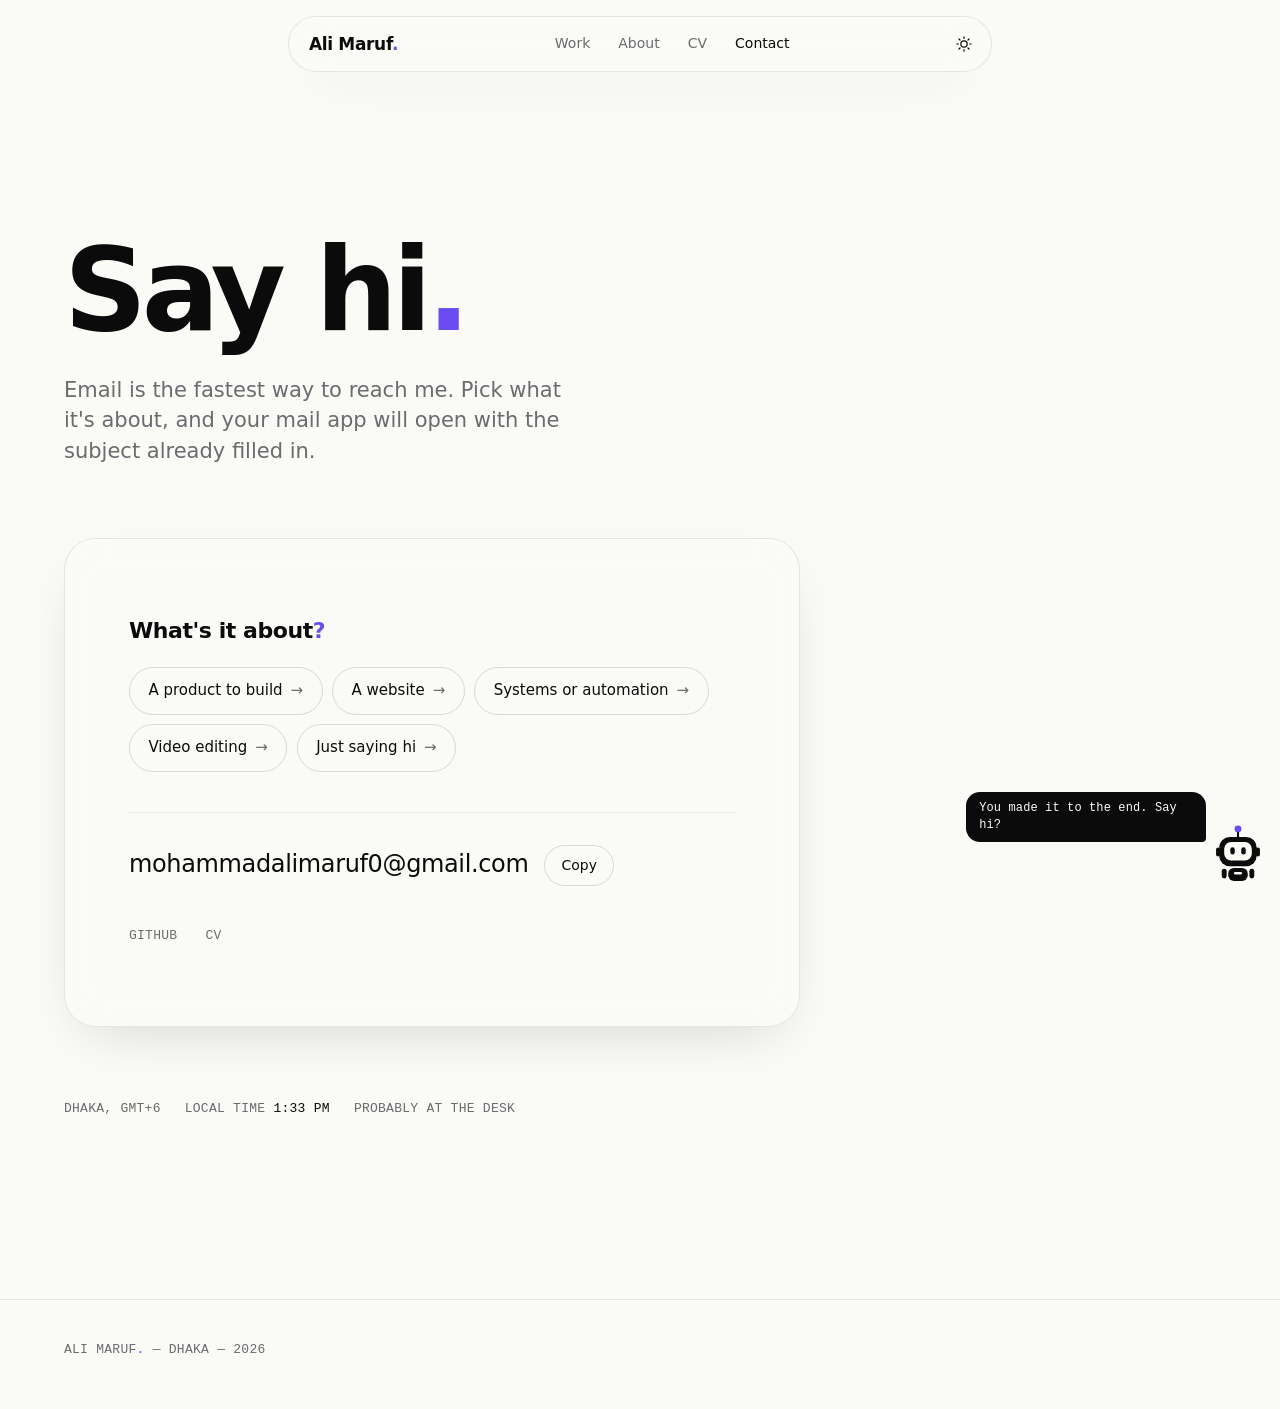
==== contact/index.html @ e8687ae7 "Add portrait, CV page and contact page - About: real portrait (mirrored selfie), B&W with colour on " ====
<!doctype html>
<html lang="en">
<head>
  <meta charset="utf-8">
  <meta name="viewport" content="width=device-width, initial-scale=1, viewport-fit=cover">
  <title>Contact — Ali Maruf</title>
  <meta name="description" content="Get in touch with Ali Maruf.">
  <meta name="theme-color" content="#fafaf7" media="(prefers-color-scheme: light)">
  <meta name="theme-color" content="#0b0b0c" media="(prefers-color-scheme: dark)">
  <link rel="canonical" href="https://ali-maruf.github.io/contact/">
  <link rel="icon" href="/assets/img/favicon.svg" type="image/svg+xml">
  <link rel="apple-touch-icon" href="/assets/img/apple-touch-icon.png">
  <meta property="og:type" content="website">
  <meta property="og:title" content="Contact — Ali Maruf">
  <meta property="og:description" content="Get in touch with Ali Maruf.">
  <meta property="og:url" content="https://ali-maruf.github.io/contact/">
  <meta property="og:image" content="https://ali-maruf.github.io/assets/img/og.png">
  <meta property="og:image:width" content="1200">
  <meta property="og:image:height" content="630">
  <meta name="twitter:card" content="summary_large_image">
  <script>
    (function () {
      var d = document.documentElement, t = null;
      try { t = localStorage.getItem("theme"); } catch (e) {}
      d.setAttribute("data-theme", t || (matchMedia("(prefers-color-scheme: dark)").matches ? "dark" : "light"));
      d.classList.add("js");
    })();
  </script>
  <link rel="stylesheet" href="/assets/css/site.css?v=5">
  <script src="/assets/js/site.js?v=5" defer></script>
</head>
<body>
  <a class="skip" href="#main">Skip to content</a>

  <header class="nav glass">
    <a class="wordmark" href="/" aria-label="Ali Maruf, home">Ali Maruf<span class="dot">.</span></a>
    <nav aria-label="Primary">
      <ul>
        <li><a href="/#work">Work</a></li>
        <li><a href="/#about">About</a></li>
        <li><a href="/cv/">CV</a></li>
        <li><a href="/contact/" aria-current="page">Contact</a></li>
      </ul>
    </nav>
    <button class="theme-toggle" type="button" aria-label="Toggle colour theme">
      <svg class="sun" viewBox="0 0 24 24" fill="none" stroke="currentColor" stroke-width="1.6" stroke-linecap="round" aria-hidden="true"><circle cx="12" cy="12" r="4.2"/><path d="M12 2.5v2M12 19.5v2M2.5 12h2M19.5 12h2M5.3 5.3l1.4 1.4M17.3 17.3l1.4 1.4M5.3 18.7l1.4-1.4M17.3 6.7l1.4-1.4"/></svg>
      <svg class="moon" viewBox="0 0 24 24" fill="none" stroke="currentColor" stroke-width="1.6" stroke-linejoin="round" aria-hidden="true"><path d="M20 14.5A8 8 0 0 1 9.5 4a8 8 0 1 0 10.5 10.5Z"/></svg>
    </button>
  </header>

  <main id="main">
    <section class="say wrap">
      <h1 class="reveal">Say hi<span class="dot">.</span></h1>
      <p class="lede reveal" style="--delay:80ms">Email is the fastest way to reach me. Pick what it's about, and your mail app will open with the subject already filled in.</p>
    </section>

    <section class="contact-page wrap" aria-labelledby="pick-title">
      <div class="contact-card glass reveal">
        <h2 id="pick-title">What's it about<span class="dot">?</span></h2>
        <div class="chips">
          <a class="chip" href="mailto:mohammadalimaruf0@gmail.com?subject=Let%27s%20build%20a%20product">A product to build</a>
          <a class="chip" href="mailto:mohammadalimaruf0@gmail.com?subject=Website%20project">A website</a>
          <a class="chip" href="mailto:mohammadalimaruf0@gmail.com?subject=Systems%20/%20automation">Systems or automation</a>
          <a class="chip" href="mailto:mohammadalimaruf0@gmail.com?subject=Video%20editing">Video editing</a>
          <a class="chip" href="mailto:mohammadalimaruf0@gmail.com?subject=Hi%20Ali">Just saying hi</a>
        </div>
        <div class="email-row">
          <a class="email link" href="mailto:mohammadalimaruf0@gmail.com">mohammadalimaruf0@gmail.com</a>
          <button class="pill" type="button" data-copy="mohammadalimaruf0@gmail.com">Copy</button>
        </div>
        <div class="socials mono">
          <a href="https://github.com/ali-maruf" target="_blank" rel="noopener">GitHub</a>
          <a href="/cv/">CV</a>
          <!-- TODO: uncomment and fill in
          <a href="https://www.linkedin.com/in/YOUR-HANDLE" target="_blank" rel="noopener">LinkedIn</a>
          <a href="https://x.com/YOUR-HANDLE" target="_blank" rel="noopener">X</a>
          -->
        </div>
      </div>

      <p class="clock mono reveal">
        <span>Dhaka, GMT+6</span>
        <span>Local time <strong data-dhaka-time>—</strong></span>
        <span data-dhaka-status></span>
      </p>
    </section>
  </main>

  <footer class="footer wrap">
    <p class="mono">Ali Maruf<span class="dot">.</span> — Dhaka — 2026</p>
  </footer>
</body>
</html>
---- assets/css/site.css ----
/* ==========================================================================
   Ali Maruf. — design tokens
   Every component below reads from these. Change a value here, it changes
   everywhere.
   ========================================================================== */

:root {
  --bg: #fafaf7;
  --bg-raise: #f2f2ee;
  --fg: #0b0b0c;
  --muted: #6b6b70;
  --line: rgba(11, 11, 12, 0.08);
  --line-strong: rgba(11, 11, 12, 0.14);
  --accent: #6a4cf0;
  --accent-soft: rgba(123, 92, 255, 0.16);
  --glass: rgba(250, 250, 247, 0.66);
  --glass-line: rgba(11, 11, 12, 0.09);
  --glass-shadow: 0 1px 0 rgba(255, 255, 255, 0.7) inset, 0 20px 60px -24px rgba(11, 11, 12, 0.18);
  --shot-ink: rgba(11, 11, 12, 0.55);

  --font-display: -apple-system, BlinkMacSystemFont, "SF Pro Display", "Segoe UI", system-ui, sans-serif;
  --font-text: -apple-system, BlinkMacSystemFont, "SF Pro Text", "Segoe UI", system-ui, sans-serif;
  --font-mono: ui-monospace, "SF Mono", Menlo, Consolas, monospace;

  --step-hero: clamp(3rem, 9vw, 8rem);
  --step-1: clamp(2.25rem, 5.5vw, 4.5rem);
  --step-2: clamp(1.75rem, 3.4vw, 2.75rem);
  --step-3: 1.375rem;
  --step-body: 1.125rem;
  --step-small: 0.8125rem;

  --gutter: clamp(1rem, 5vw, 4rem);
  --section: clamp(7rem, 20vh, 14rem);
  --measure: 38rem;
  --wide: 80rem;

  --radius: 18px;
  --ease: cubic-bezier(0.2, 0.7, 0.2, 1);
  --dur: 600ms;

  color-scheme: light;
}

@media (prefers-color-scheme: dark) {
  :root:not([data-theme="light"]) {
    --bg: #0b0b0c;
    --bg-raise: #151517;
    --fg: #f2f2ee;
    --muted: #8e8e94;
    --line: rgba(255, 255, 255, 0.08);
    --line-strong: rgba(255, 255, 255, 0.16);
    --accent: #9a85ff;
    --accent-soft: rgba(154, 133, 255, 0.2);
    --glass: rgba(22, 22, 24, 0.58);
    --glass-line: rgba(255, 255, 255, 0.1);
    --glass-shadow: 0 1px 0 rgba(255, 255, 255, 0.06) inset, 0 20px 60px -24px rgba(0, 0, 0, 0.7);
    --shot-ink: rgba(255, 255, 255, 0.5);
    color-scheme: dark;
  }
}

:root[data-theme="dark"] {
  --bg: #0b0b0c;
  --bg-raise: #151517;
  --fg: #f2f2ee;
  --muted: #8e8e94;
  --line: rgba(255, 255, 255, 0.08);
  --line-strong: rgba(255, 255, 255, 0.16);
  --accent: #9a85ff;
  --accent-soft: rgba(154, 133, 255, 0.2);
  --glass: rgba(22, 22, 24, 0.58);
  --glass-line: rgba(255, 255, 255, 0.1);
  --glass-shadow: 0 1px 0 rgba(255, 255, 255, 0.06) inset, 0 20px 60px -24px rgba(0, 0, 0, 0.7);
  --shot-ink: rgba(255, 255, 255, 0.5);
  color-scheme: dark;
}

/* ==========================================================================
   Base
   ========================================================================== */

*, *::before, *::after { box-sizing: border-box; }

html {
  -webkit-text-size-adjust: 100%;
  text-size-adjust: 100%;
  scroll-behavior: smooth;
}

body {
  margin: 0;
  background: var(--bg);
  color: var(--fg);
  font-family: var(--font-text);
  font-size: var(--step-body);
  line-height: 1.55;
  -webkit-font-smoothing: antialiased;
  -moz-osx-font-smoothing: grayscale;
  text-rendering: optimizeLegibility;
  overflow-x: hidden;
  transition: background-color 300ms var(--ease), color 300ms var(--ease);
}

::selection { background: var(--accent-soft); color: var(--fg); }

h1, h2, h3, p, ul, ol, figure { margin: 0; }
ul, ol { padding: 0; list-style: none; }
img { display: block; max-width: 100%; height: auto; }

a { color: inherit; text-decoration: none; }

:focus-visible {
  outline: 2px solid var(--accent);
  outline-offset: 4px;
  border-radius: 6px;
}

.skip {
  position: absolute;
  left: var(--gutter);
  top: -100px;
  z-index: 100;
  padding: 0.6rem 1rem;
  border-radius: 999px;
  background: var(--fg);
  color: var(--bg);
  font-size: var(--step-small);
}
.skip:focus { top: 1rem; }

.wrap {
  width: 100%;
  max-width: var(--wide);
  margin-inline: auto;
  padding-inline: var(--gutter);
}

.section { padding-block: var(--section); }

.mono {
  font-family: var(--font-mono);
  font-size: var(--step-small);
  letter-spacing: 0.02em;
  color: var(--muted);
  text-transform: uppercase;
}

.muted { color: var(--muted); }

/* The period. The brand mark. */
.dot { color: var(--accent); }

.h-section {
  font-family: var(--font-display);
  font-size: var(--step-1);
  font-weight: 600;
  letter-spacing: -0.035em;
  line-height: 1;
  margin-bottom: clamp(3rem, 8vh, 6rem);
}

.link {
  background-image: linear-gradient(var(--accent), var(--accent));
  background-size: 0% 1px;
  background-position: 0 100%;
  background-repeat: no-repeat;
  transition: background-size 400ms var(--ease), color 200ms var(--ease);
  padding-bottom: 2px;
}
.link:hover, .link:focus-visible { background-size: 100% 1px; }

/* ==========================================================================
   Glass (used only in: nav, hover preview, contact card)
   ========================================================================== */

.glass {
  background: var(--bg-raise);
  border: 1px solid var(--glass-line);
  box-shadow: var(--glass-shadow);
}
@supports ((-webkit-backdrop-filter: blur(1px)) or (backdrop-filter: blur(1px))) {
  .glass {
    background: var(--glass);
    -webkit-backdrop-filter: blur(20px) saturate(180%);
    backdrop-filter: blur(20px) saturate(180%);
  }
}

/* ==========================================================================
   Nav
   ========================================================================== */

.nav {
  position: fixed;
  top: 1rem;
  left: 50%;
  z-index: 50;
  transform: translateX(-50%);
  width: min(calc(100% - 2rem), 44rem);
  display: flex;
  align-items: center;
  justify-content: space-between;
  gap: 1rem;
  padding: 0.55rem 0.55rem 0.55rem 1.25rem;
  border-radius: 999px;
  transition: padding 400ms var(--ease), width 400ms var(--ease);
}
.nav.is-scrolled { width: min(calc(100% - 2rem), 40rem); padding-block: 0.4rem; }

.wordmark {
  font-family: var(--font-display);
  font-weight: 600;
  font-size: 1.0625rem;
  letter-spacing: -0.02em;
  white-space: nowrap;
}

.nav ul {
  display: flex;
  align-items: center;
  gap: 0.25rem;
}
.nav ul a {
  display: block;
  padding: 0.4rem 0.75rem;
  border-radius: 999px;
  font-size: 0.875rem;
  color: var(--muted);
  transition: color 200ms var(--ease);
}
.nav ul a:hover { color: var(--fg); }

.theme-toggle {
  flex: none;
  width: 2.25rem;
  height: 2.25rem;
  display: grid;
  place-items: center;
  border: 0;
  border-radius: 999px;
  background: transparent;
  color: var(--fg);
  cursor: pointer;
}
.theme-toggle:hover { background: var(--line); }
.theme-toggle svg { width: 18px; height: 18px; }
.theme-toggle .moon { display: none; }
:root[data-theme="dark"] .theme-toggle .sun { display: none; }
:root[data-theme="dark"] .theme-toggle .moon { display: block; }

@media (max-width: 640px) {
  .nav ul li:nth-child(2) { display: none; }
}

/* ==========================================================================
   Hero
   ========================================================================== */

.hero {
  min-height: 100vh;
  min-height: 100svh;
  display: flex;
  flex-direction: column;
  justify-content: flex-end;
  padding-bottom: clamp(4rem, 16vh, 10rem);
}

@media (max-width: 380px) {
  .nav { padding-left: 1rem; gap: 0.25rem; }
  .nav ul a { padding-inline: 0.5rem; }
}

.hero h1 {
  font-family: var(--font-display);
  font-size: var(--step-hero);
  font-weight: 600;
  letter-spacing: -0.045em;
  line-height: 0.98;
  max-width: 13ch;
}

.hero-meta {
  display: flex;
  flex-wrap: wrap;
  gap: 0.75rem 2.5rem;
  margin-top: clamp(2rem, 6vh, 3.5rem);
}

.status {
  display: inline-flex;
  align-items: center;
  gap: 0.6rem;
}
.status::before {
  content: "";
  width: 8px;
  height: 8px;
  border-radius: 50%;
  background: var(--accent);
  box-shadow: 0 0 0 0 var(--accent-soft);
  animation: pulse 2.4s var(--ease) infinite;
}
.status a { color: var(--fg); }

@keyframes pulse {
  0% { box-shadow: 0 0 0 0 var(--accent-soft); }
  70% { box-shadow: 0 0 0 10px transparent; }
  100% { box-shadow: 0 0 0 0 transparent; }
}

/* ==========================================================================
   Placeholder screenshots — swap for <img> when real ones exist
   ========================================================================== */

.shot {
  position: relative;
  aspect-ratio: 16 / 10;
  border-radius: var(--radius);
  overflow: hidden;
  background: var(--tint, var(--bg-raise));
  isolation: isolate;
}
.shot img { width: 100%; height: 100%; object-fit: cover; }
.shot[data-label]::after {
  content: attr(data-label);
  position: absolute;
  left: 1.1rem;
  bottom: 1rem;
  font-family: var(--font-mono);
  font-size: 0.75rem;
  letter-spacing: 0.04em;
  text-transform: uppercase;
  color: var(--shot-ink);
}
.shot--wide { aspect-ratio: 16 / 9; }
.shot--portrait { aspect-ratio: 4 / 5; }

/* ==========================================================================
   Startups list
   ========================================================================== */

.work-list { border-top: 1px solid var(--line); }

.work-list li { border-bottom: 1px solid var(--line); }

.row {
  display: grid;
  grid-template-columns: minmax(0, 1.1fr) minmax(0, 1.4fr) auto;
  align-items: baseline;
  gap: 1rem 2.5rem;
  padding-block: clamp(1.75rem, 4.5vh, 2.75rem);
  transition: opacity 300ms var(--ease);
}

.row-name {
  font-family: var(--font-display);
  font-size: var(--step-2);
  font-weight: 600;
  letter-spacing: -0.03em;
  line-height: 1.05;
  transition: transform 500ms var(--ease);
}
.row-name .dot { opacity: 0; transition: opacity 300ms var(--ease); }

.row-desc { color: var(--muted); max-width: 32rem; }

.row-shot { display: none; }

@media (hover: hover) {
  .work-list:hover .row { opacity: 0.35; }
  .work-list .row:hover, .work-list .row:focus-visible { opacity: 1; }
  .row:hover .row-name, .row:focus-visible .row-name { transform: translateX(0.4rem); }
  .row:hover .row-name .dot, .row:focus-visible .row-name .dot { opacity: 1; }
}

@media (max-width: 860px) {
  .row { grid-template-columns: 1fr; gap: 0.6rem; }
  .row .mono { order: -1; }
}

@media (hover: none), (max-width: 860px) {
  .row-shot { display: block; margin-top: 1.25rem; }
}

/* Floating glass preview (desktop, pointer only) */
.preview {
  position: fixed;
  top: 0;
  left: 0;
  z-index: 40;
  width: 22rem;
  padding: 0.5rem;
  border-radius: calc(var(--radius) + 8px);
  pointer-events: none;
  opacity: 0;
  transform: translate3d(var(--x, 0), var(--y, 0), 0) scale(0.96);
  transition: opacity 250ms var(--ease), transform 450ms var(--ease);
  will-change: transform, opacity;
}
.preview.is-on { opacity: 1; transform: translate3d(var(--x, 0), var(--y, 0), 0) scale(1); }
.preview .shot { border-radius: var(--radius); }

@media (hover: none), (max-width: 860px) {
  .preview { display: none; }
}

/* ==========================================================================
   Client work grid
   ========================================================================== */

.clients-head {
  display: flex;
  flex-wrap: wrap;
  align-items: baseline;
  justify-content: space-between;
  gap: 1rem 3rem;
  margin-bottom: clamp(3rem, 8vh, 6rem);
}
.clients-head .h-section { margin-bottom: 0; }
.clients-head p { max-width: 24rem; }

.grid {
  display: grid;
  grid-template-columns: repeat(2, minmax(0, 1fr));
  gap: clamp(3rem, 8vh, 6rem) clamp(1.25rem, 3vw, 2.5rem);
}
@media (max-width: 720px) { .grid { grid-template-columns: 1fr; } }

.grid a { display: block; }
.grid .shot { transition: transform 700ms var(--ease); }
.grid a:hover .shot { transform: scale(0.985); }

.grid figcaption {
  display: flex;
  justify-content: space-between;
  align-items: baseline;
  gap: 1rem;
  margin-top: 1.1rem;
}
.grid figcaption strong {
  font-family: var(--font-display);
  font-weight: 600;
  letter-spacing: -0.015em;
  font-size: 1.0625rem;
}
.grid figcaption .mono { text-align: right; }

/* ==========================================================================
   Systems
   ========================================================================== */

.systems {
  display: grid;
  grid-template-columns: repeat(4, minmax(0, 1fr));
  gap: 3rem clamp(1.5rem, 3vw, 3rem);
}
@media (max-width: 960px) { .systems { grid-template-columns: repeat(2, minmax(0, 1fr)); } }
@media (max-width: 560px) { .systems { grid-template-columns: 1fr; } }

.systems li { padding-top: 1.5rem; border-top: 1px solid var(--line-strong); }
.systems h3 {
  font-family: var(--font-display);
  font-size: var(--step-3);
  font-weight: 600;
  letter-spacing: -0.02em;
  margin-bottom: 0.75rem;
}
.systems p { color: var(--muted); font-size: 1rem; }

/* ==========================================================================
   About
   ========================================================================== */

.about {
  display: grid;
  grid-template-columns: minmax(0, 1.5fr) minmax(0, 1fr);
  gap: clamp(3rem, 8vw, 8rem);
  align-items: end;
}
@media (max-width: 860px) { .about { grid-template-columns: 1fr; } }

.about-text p {
  font-family: var(--font-display);
  font-size: clamp(1.375rem, 2.4vw, 1.875rem);
  line-height: 1.35;
  letter-spacing: -0.02em;
  max-width: 30ch;
}
.about-text p + p { margin-top: 1.25em; }
.about-text .mono { margin-top: 3rem; line-height: 1.9; text-transform: none; }

.about figure { max-width: 24rem; }
.about .shot { filter: grayscale(1); }

/* ==========================================================================
   Contact
   ========================================================================== */

.contact { padding-block: calc(var(--section) * 1.2); }

.contact-card {
  max-width: 40rem;
  margin-inline: auto;
  padding: clamp(2.5rem, 7vw, 5rem) clamp(1.5rem, 6vw, 4rem);
  border-radius: calc(var(--radius) + 14px);
  text-align: center;
}
.contact-card h2 {
  font-family: var(--font-display);
  font-size: var(--step-2);
  font-weight: 600;
  letter-spacing: -0.03em;
  line-height: 1.08;
  max-width: 16ch;
  margin-inline: auto;
}

.email-row {
  display: flex;
  flex-wrap: wrap;
  justify-content: center;
  align-items: center;
  gap: 0.75rem 1rem;
  margin-top: 2.5rem;
}
.email {
  font-family: var(--font-display);
  font-size: clamp(1.125rem, 2.4vw, 1.5rem);
  letter-spacing: -0.015em;
  word-break: break-all;
}

.pill {
  display: inline-flex;
  align-items: center;
  gap: 0.4rem;
  padding: 0.55rem 1rem;
  border: 1px solid var(--line-strong);
  border-radius: 999px;
  background: transparent;
  color: var(--fg);
  font: inherit;
  font-size: 0.875rem;
  cursor: pointer;
  transition: background-color 200ms var(--ease), border-color 200ms var(--ease);
}
.pill:hover { background: var(--line); }

.socials {
  display: flex;
  flex-wrap: wrap;
  justify-content: center;
  gap: 0.5rem 1.75rem;
  margin-top: 2.5rem;
}
.socials a:hover { color: var(--fg); }

/* ==========================================================================
   Footer
   ========================================================================== */

.footer {
  padding-block: 2.5rem 3rem;
  border-top: 1px solid var(--line);
}

/* ==========================================================================
   Case pages
   ========================================================================== */

.case-hero {
  padding-top: clamp(9rem, 26vh, 16rem);
  padding-bottom: clamp(3rem, 8vh, 5rem);
}
.case-hero .mono { margin-bottom: 1.5rem; display: block; }
.case-hero h1 {
  font-family: var(--font-display);
  font-size: var(--step-hero);
  font-weight: 600;
  letter-spacing: -0.045em;
  line-height: 0.98;
}
.case-hero .lede {
  margin-top: 2rem;
  max-width: var(--measure);
  font-size: clamp(1.25rem, 2vw, 1.5rem);
  line-height: 1.4;
  letter-spacing: -0.012em;
  color: var(--muted);
}
.case-hero .live { display: inline-block; margin-top: 2rem; }

.case-body {
  display: grid;
  gap: clamp(4rem, 12vh, 8rem);
}
.case-block {
  display: grid;
  grid-template-columns: minmax(0, 1fr) minmax(0, 2fr);
  gap: 1.5rem 3rem;
}
@media (max-width: 760px) { .case-block { grid-template-columns: 1fr; } }
.case-block h2 {
  font-family: var(--font-display);
  font-size: var(--step-3);
  font-weight: 600;
  letter-spacing: -0.02em;
}
.case-block p, .case-block li { max-width: var(--measure); }
.case-block p + p { margin-top: 1em; }
.case-block ul { display: grid; gap: 0.85rem; }
.case-block li { padding-left: 1.25rem; position: relative; }
.case-block li::before {
  content: "";
  position: absolute;
  left: 0;
  top: 0.7em;
  width: 5px;
  height: 5px;
  border-radius: 50%;
  background: var(--accent);
}
.case-block .mono { text-transform: none; line-height: 1.9; }

.next {
  display: block;
  padding-block: clamp(4rem, 14vh, 9rem);
  border-top: 1px solid var(--line);
}
.next .mono { display: block; margin-bottom: 1rem; }
.next strong {
  font-family: var(--font-display);
  font-size: var(--step-1);
  font-weight: 600;
  letter-spacing: -0.035em;
  line-height: 1;
  transition: transform 500ms var(--ease);
  display: inline-block;
}
.next:hover strong { transform: translateX(0.5rem); }

/* ==========================================================================
   404
   ========================================================================== */

.lost {
  min-height: 100vh;
  min-height: 100svh;
  display: flex;
  flex-direction: column;
  justify-content: center;
}
.lost h1 {
  font-family: var(--font-display);
  font-size: var(--step-hero);
  font-weight: 600;
  letter-spacing: -0.045em;
  line-height: 1;
}
.lost p { margin-top: 1.5rem; }

/* ==========================================================================
   Reveal on scroll
   ========================================================================== */

.js .reveal {
  opacity: 0;
  transform: translateY(12px);
  transition: opacity var(--dur) var(--ease), transform var(--dur) var(--ease);
  transition-delay: var(--delay, 0ms);
}
.js .reveal.is-in { opacity: 1; transform: none; }

@media (prefers-reduced-motion: reduce) {
  html { scroll-behavior: auto; }
  *, *::before, *::after {
    animation-duration: 0.01ms !important;
    animation-iteration-count: 1 !important;
    transition-duration: 0.01ms !important;
  }
  .js .reveal { opacity: 1; transform: none; }
}

/* ==========================================================================
   Bit — the tiny robot in the corner. Built by site.js.
   ========================================================================== */

.bot {
  position: fixed;
  right: max(1rem, env(safe-area-inset-right));
  bottom: max(1rem, env(safe-area-inset-bottom));
  z-index: 45;
  color: var(--fg);
}

.bot-btn {
  display: block;
  width: 52px;
  padding: 0;
  border: 0;
  background: none;
  color: inherit;
  cursor: pointer;
  -webkit-tap-highlight-color: transparent;
}
.bot-btn:focus-visible { outline-offset: 2px; border-radius: 14px; }
.bot svg { display: block; width: 100%; height: auto; overflow: visible; }

.bot .b-plate { fill: var(--bg); transition: fill 300ms var(--ease); }
.bot .b-light { fill: var(--accent); transform-box: fill-box; transform-origin: center; animation: b-pulse 2.6s var(--ease) infinite; }
.bot .b-eyes { transform: translate(var(--ex, 0px), var(--ey, 0px)); transition: transform 300ms var(--ease); }
.bot .b-eye { transform-box: fill-box; transform-origin: center; animation: b-blink 4.8s infinite; }
.bot .b-arm { transform-box: fill-box; transform-origin: 50% 10%; transition: transform 300ms var(--ease); }
.bot .b-body { transform-origin: 50% 100%; transform-box: view-box; }
.bot .b-mouth { opacity: 0; transition: opacity 200ms var(--ease); }

.bot-btn:hover .b-arm--r { transform: rotate(-150deg); }
.bot-btn:hover .b-mouth { opacity: 1; }

.bot.is-hop .b-body { animation: b-hop 600ms var(--ease); }
.bot.is-hop .b-arm--r { animation: b-wave 600ms var(--ease); }
.bot.is-hop .b-mouth { opacity: 1; }

.bot.is-asleep .b-eye { animation: none; transform: scaleY(0.15); }
.bot.is-asleep .b-light { animation: none; opacity: 0.35; }
.bot.is-asleep .b-eyes { transform: translate(0, 2px); }

.bot-z {
  position: absolute;
  right: 4px;
  top: -10px;
  font-family: var(--font-mono);
  font-size: 0.75rem;
  color: var(--muted);
  opacity: 0;
  pointer-events: none;
}
.bot.is-asleep .bot-z { animation: b-z 2.4s var(--ease) infinite; }
.bot.is-asleep .bot-z + .bot-z { animation-delay: 1.2s; right: -6px; }

.bot-say {
  position: absolute;
  right: calc(100% + 0.4rem);
  bottom: 70%;
  width: max-content;
  max-width: min(15rem, calc(100vw - 6rem));
  padding: 0.5rem 0.85rem;
  border-radius: 14px 14px 4px 14px;
  background: var(--fg);
  color: var(--bg);
  font-family: var(--font-mono);
  font-size: 0.75rem;
  line-height: 1.4;
  letter-spacing: 0.01em;
  opacity: 0;
  transform: translateY(6px) scale(0.92);
  transform-origin: 100% 100%;
  transition: opacity 250ms var(--ease), transform 350ms var(--ease);
  pointer-events: none;
}
.bot-say.is-on { opacity: 1; transform: none; }

@keyframes b-pulse {
  0%, 100% { transform: scale(1); }
  50% { transform: scale(1.25); }
}
@keyframes b-blink {
  0%, 92%, 100% { transform: scaleY(1); }
  94% { transform: scaleY(0.1); }
}
@keyframes b-hop {
  0% { transform: translateY(0) scaleY(1); }
  20% { transform: translateY(0) scaleY(0.9); }
  50% { transform: translateY(-12px) scaleY(1.04); }
  80% { transform: translateY(0) scaleY(0.96); }
  100% { transform: translateY(0) scaleY(1); }
}
@keyframes b-wave {
  0%, 100% { transform: rotate(0); }
  30% { transform: rotate(-160deg); }
  60% { transform: rotate(-120deg); }
}
@keyframes b-z {
  0% { opacity: 0; transform: translate(0, 0) scale(0.8); }
  30% { opacity: 1; }
  100% { opacity: 0; transform: translate(8px, -18px) scale(1.1); }
}

@media (max-width: 640px) {
  .bot-btn { width: 44px; }
}

/* ==========================================================================
   About extras
   ========================================================================== */

.about-links { margin-top: 2rem; font-size: 1rem; }
.about .shot img { transition: filter 600ms var(--ease); }
.about .shot { filter: none; }
.about .shot img { filter: grayscale(1); }
.about figure:hover .shot img { filter: grayscale(0); }

.nav ul a[aria-current="page"] { color: var(--fg); }

/* ==========================================================================
   CV
   ========================================================================== */

.cv-head {
  padding-top: clamp(8rem, 22vh, 13rem);
  padding-bottom: clamp(3rem, 8vh, 5rem);
  display: grid;
  grid-template-columns: auto 1fr;
  align-items: end;
  gap: 1.5rem 2rem;
}
.cv-photo {
  width: clamp(84px, 10vw, 120px);
  aspect-ratio: 1;
  border-radius: var(--radius);
  overflow: hidden;
  background: var(--bg-raise);
}
.cv-photo img { width: 100%; height: 100%; object-fit: cover; }
.cv-head h1 {
  font-family: var(--font-display);
  font-size: var(--step-1);
  font-weight: 600;
  letter-spacing: -0.04em;
  line-height: 1;
}
.cv-head .role { margin-top: 0.6rem; color: var(--muted); font-size: clamp(1.125rem, 1.8vw, 1.375rem); letter-spacing: -0.01em; }
.cv-meta {
  grid-column: 1 / -1;
  display: flex;
  flex-wrap: wrap;
  gap: 0.5rem 1.75rem;
  margin-top: 1rem;
}
.cv-meta a:hover { color: var(--fg); }
.cv-actions { grid-column: 1 / -1; display: flex; flex-wrap: wrap; gap: 0.6rem; margin-top: 0.5rem; }
.pill--solid { background: var(--fg); color: var(--bg); border-color: var(--fg); }
.pill--solid:hover { background: var(--fg); opacity: 0.85; }

.cv { padding-bottom: var(--section); display: grid; gap: clamp(3.5rem, 9vh, 6rem); }
.cv-sec {
  display: grid;
  grid-template-columns: 12rem minmax(0, 1fr);
  gap: 1rem 3rem;
  padding-top: 1.5rem;
  border-top: 1px solid var(--line-strong);
}
@media (max-width: 760px) { .cv-sec { grid-template-columns: 1fr; } }
.cv-sec > h2 { padding-top: 0.2rem; }
.cv-sec > div { max-width: 46rem; }
.cv-sec .lead {
  font-family: var(--font-display);
  font-size: clamp(1.25rem, 2vw, 1.5rem);
  line-height: 1.4;
  letter-spacing: -0.015em;
}

.entry + .entry { margin-top: 2.25rem; }
.entry-top {
  display: flex;
  flex-wrap: wrap;
  justify-content: space-between;
  align-items: baseline;
  gap: 0.25rem 1.5rem;
}
.entry h3 {
  font-family: var(--font-display);
  font-size: 1.1875rem;
  font-weight: 600;
  letter-spacing: -0.015em;
}
.entry h3 a:hover { color: var(--accent); }
.entry h3 .role { font-weight: 400; color: var(--muted); }
.entry p { margin-top: 0.45rem; color: var(--muted); font-size: 1rem; }
.entry .mono { margin-top: 0.6rem; text-transform: none; }

.skills { display: grid; grid-template-columns: repeat(2, minmax(0, 1fr)); gap: 1.75rem 2.5rem; }
@media (max-width: 560px) { .skills { grid-template-columns: 1fr; } }
.skills h3 { font-size: 1rem; font-weight: 600; margin-bottom: 0.3rem; }
.skills p { color: var(--muted); font-size: 0.9375rem; }

.stack-list { display: grid; gap: 0.9rem; margin: 0; }
.stack-list div { display: grid; grid-template-columns: 9rem 1fr; gap: 1rem; font-size: 0.9375rem; }
@media (max-width: 560px) { .stack-list div { grid-template-columns: 1fr; gap: 0.15rem; } }
.stack-list dt { color: var(--muted); }
.stack-list dd { margin: 0; }

/* ==========================================================================
   Contact page
   ========================================================================== */

.say {
  padding-top: clamp(9rem, 26vh, 15rem);
  padding-bottom: clamp(3rem, 8vh, 5rem);
}
.say h1 {
  font-family: var(--font-display);
  font-size: var(--step-hero);
  font-weight: 600;
  letter-spacing: -0.045em;
  line-height: 0.98;
}
.say .lede { margin-top: 1.75rem; max-width: 32rem; color: var(--muted); font-size: clamp(1.125rem, 1.8vw, 1.3125rem); line-height: 1.45; }

.contact-page { padding-bottom: var(--section); }
.contact-page .contact-card { max-width: 46rem; margin-inline: 0; text-align: left; }
.contact-page .contact-card h2 { margin-inline: 0; max-width: none; font-size: var(--step-3); letter-spacing: -0.02em; }

.chips { display: flex; flex-wrap: wrap; gap: 0.6rem; margin-top: 1.5rem; }
.chip {
  display: inline-flex;
  align-items: center;
  gap: 0.5rem;
  padding: 0.7rem 1.15rem;
  border: 1px solid var(--line-strong);
  border-radius: 999px;
  font-size: 0.9375rem;
  transition: border-color 200ms var(--ease), background-color 200ms var(--ease), transform 300ms var(--ease);
}
.chip:hover { border-color: var(--accent); background: var(--accent-soft); transform: translateY(-1px); }
.chip::after { content: "→"; color: var(--muted); transition: transform 300ms var(--ease); }
.chip:hover::after { transform: translateX(3px); color: var(--accent); }

.contact-page .email-row { justify-content: flex-start; margin-top: 2.5rem; padding-top: 2rem; border-top: 1px solid var(--line); }
.contact-page .socials { justify-content: flex-start; }

.clock {
  display: flex;
  flex-wrap: wrap;
  gap: 0.5rem 1.5rem;
  margin-top: clamp(3rem, 8vh, 5rem);
}
.clock strong { color: var(--fg); font-weight: 500; }

/* ==========================================================================
   Print (CV → PDF)
   ========================================================================== */

@media print {
  @page { margin: 14mm 14mm; }
  :root, :root[data-theme="dark"] {
    --bg: #fff; --fg: #000; --muted: #444; --line: #ddd; --line-strong: #bbb; --accent: #6a4cf0;
  }
  body { font-size: 10.5pt; background: #fff; }
  .nav, .bot, .footer, .skip, .cv-actions, .preview { display: none !important; }
  .js .reveal { opacity: 1 !important; transform: none !important; }
  .wrap { max-width: none; padding-inline: 0; }
  .cv-head { padding-top: 0; padding-bottom: 6mm; }
  .cv-head h1 { font-size: 26pt; }
  .cv-photo { width: 22mm; }
  .cv { gap: 6mm; padding-bottom: 0; }
  .cv-sec { grid-template-columns: 34mm 1fr; gap: 2mm 6mm; padding-top: 3mm; break-inside: avoid-page; }
  .cv-sec .lead { font-size: 12pt; }
  .entry { break-inside: avoid; }
  .entry + .entry { margin-top: 4mm; }
  .entry h3 { font-size: 11pt; }
  .entry p, .skills p, .stack-list div { font-size: 9.5pt; }
  a { text-decoration: none; }
}
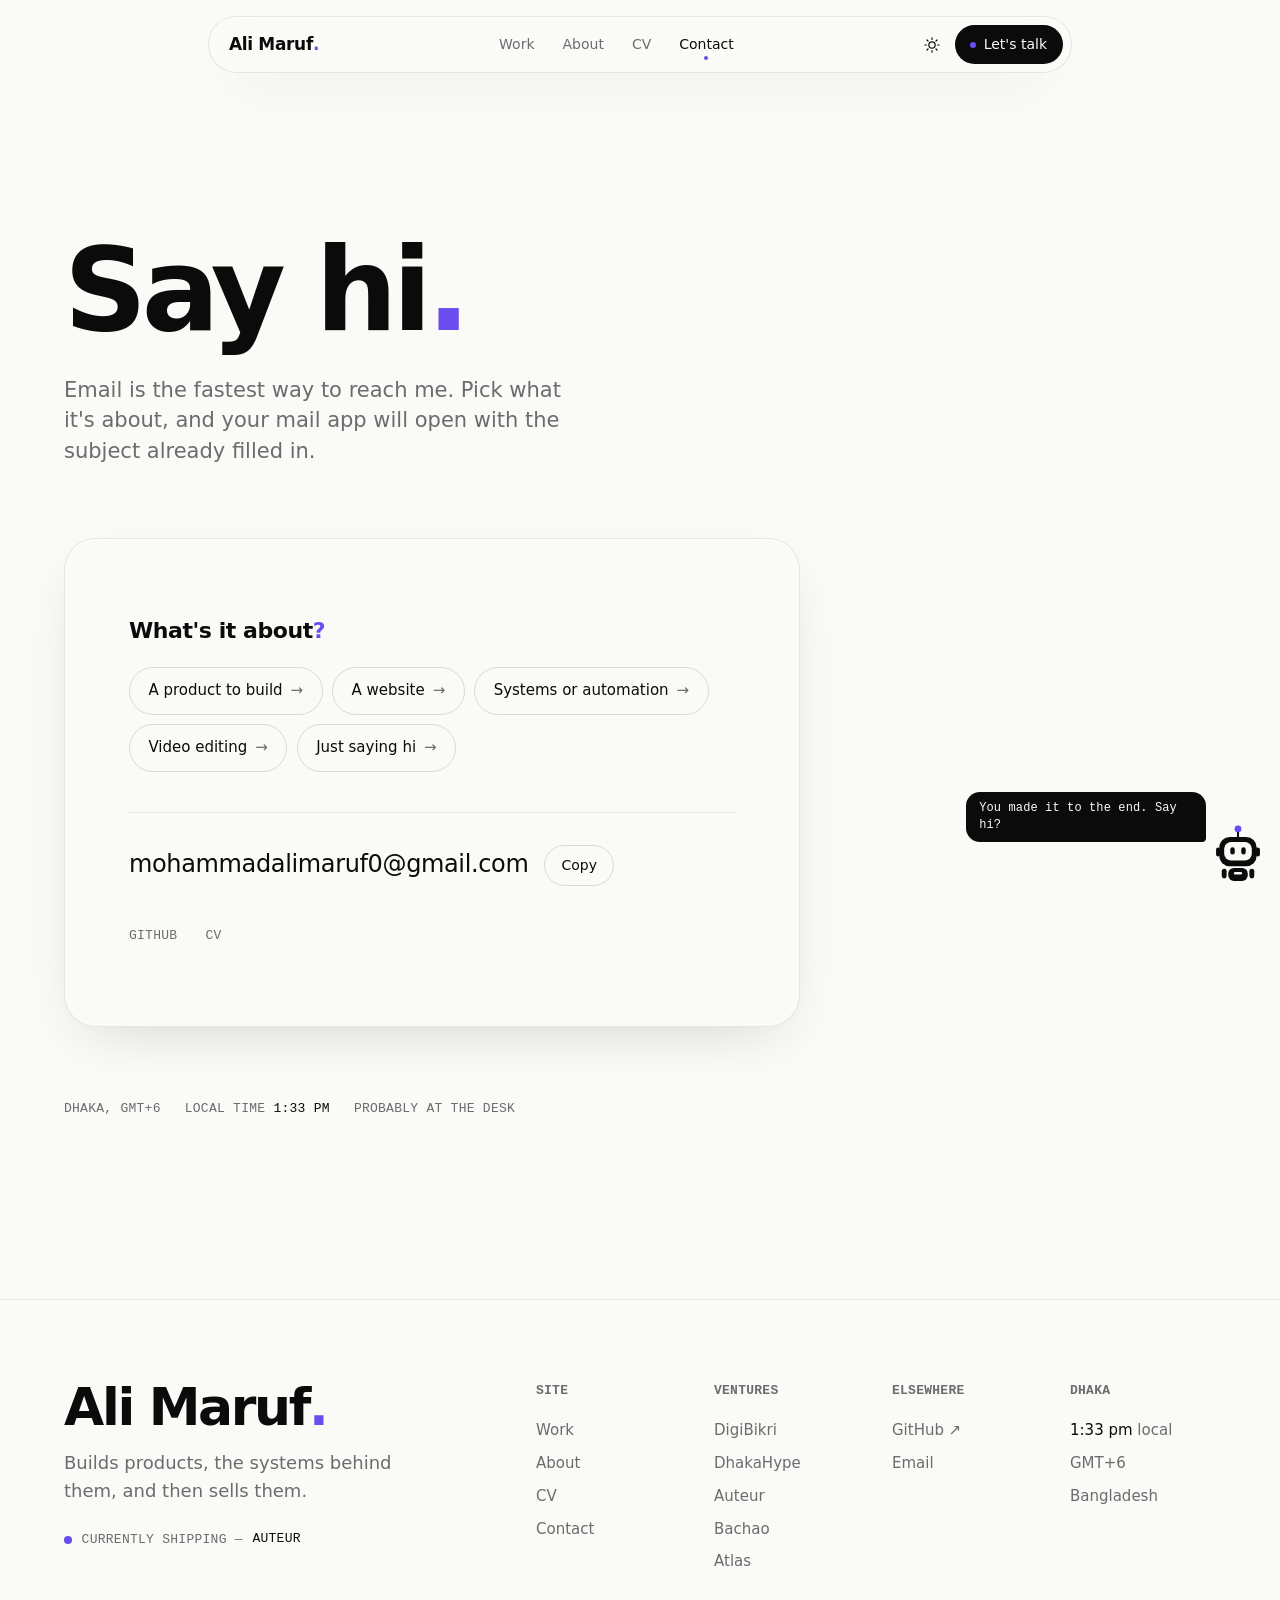
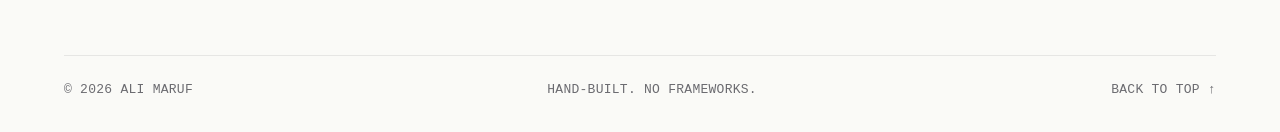
==== commit c6e63476: "New header and footer Header: glass pill with Let's talk button, active-section dot, and a proper mo" ====
--- a/contact/index.html
+++ b/contact/index.html
@@ -26,27 +26,45 @@
       d.classList.add("js");
     })();
   </script>
-  <link rel="stylesheet" href="/assets/css/site.css?v=5">
-  <script src="/assets/js/site.js?v=5" defer></script>
+  <link rel="stylesheet" href="/assets/css/site.css?v=6">
+  <script src="/assets/js/site.js?v=6" defer></script>
 </head>
 <body>
   <a class="skip" href="#main">Skip to content</a>
 
   <header class="nav glass">
     <a class="wordmark" href="/" aria-label="Ali Maruf, home">Ali Maruf<span class="dot">.</span></a>
-    <nav aria-label="Primary">
+    <nav class="nav-links" aria-label="Primary">
       <ul>
-        <li><a href="/#work">Work</a></li>
-        <li><a href="/#about">About</a></li>
-        <li><a href="/cv/">CV</a></li>
-        <li><a href="/contact/" aria-current="page">Contact</a></li>
+          <li><a href="/#work" data-spy="work">Work</a></li>
+          <li><a href="/#about" data-spy="about">About</a></li>
+          <li><a href="/cv/">CV</a></li>
+          <li><a href="/contact/" aria-current="page">Contact</a></li>
       </ul>
     </nav>
-    <button class="theme-toggle" type="button" aria-label="Toggle colour theme">
-      <svg class="sun" viewBox="0 0 24 24" fill="none" stroke="currentColor" stroke-width="1.6" stroke-linecap="round" aria-hidden="true"><circle cx="12" cy="12" r="4.2"/><path d="M12 2.5v2M12 19.5v2M2.5 12h2M19.5 12h2M5.3 5.3l1.4 1.4M17.3 17.3l1.4 1.4M5.3 18.7l1.4-1.4M17.3 6.7l1.4-1.4"/></svg>
-      <svg class="moon" viewBox="0 0 24 24" fill="none" stroke="currentColor" stroke-width="1.6" stroke-linejoin="round" aria-hidden="true"><path d="M20 14.5A8 8 0 0 1 9.5 4a8 8 0 1 0 10.5 10.5Z"/></svg>
-    </button>
+    <div class="nav-end">
+      <button class="theme-toggle" type="button" aria-label="Toggle colour theme">
+        <svg class="sun" viewBox="0 0 24 24" fill="none" stroke="currentColor" stroke-width="1.6" stroke-linecap="round" aria-hidden="true"><circle cx="12" cy="12" r="4.2"/><path d="M12 2.5v2M12 19.5v2M2.5 12h2M19.5 12h2M5.3 5.3l1.4 1.4M17.3 17.3l1.4 1.4M5.3 18.7l1.4-1.4M17.3 6.7l1.4-1.4"/></svg>
+        <svg class="moon" viewBox="0 0 24 24" fill="none" stroke="currentColor" stroke-width="1.6" stroke-linejoin="round" aria-hidden="true"><path d="M20 14.5A8 8 0 0 1 9.5 4a8 8 0 1 0 10.5 10.5Z"/></svg>
+      </button>
+      <a class="nav-cta" href="/contact/" aria-current="page">Let's talk</a>
+      <button class="nav-menu" type="button" aria-expanded="false" aria-controls="menu" aria-label="Open menu"><span></span><span></span></button>
+    </div>
   </header>
+  <div class="menu glass" id="menu">
+    <nav aria-label="Menu">
+      <ul>
+        <li><a href="/#work" data-spy="work"><span class="mono">01</span><span>Work<span class="dot">.</span></span></a></li>
+        <li><a href="/#about" data-spy="about"><span class="mono">02</span><span>About<span class="dot">.</span></span></a></li>
+        <li><a href="/cv/"><span class="mono">03</span><span>CV<span class="dot">.</span></span></a></li>
+        <li><a href="/contact/" aria-current="page"><span class="mono">04</span><span>Contact<span class="dot">.</span></span></a></li>
+      </ul>
+    </nav>
+    <div class="menu-foot mono">
+      <a href="mailto:mohammadalimaruf0@gmail.com">mohammadalimaruf0@gmail.com</a>
+      <span>Dhaka · <span data-dhaka-time>—</span></span>
+    </div>
+  </div>
 
   <main id="main">
     <section class="say wrap">
@@ -86,8 +104,39 @@
     </section>
   </main>
 
-  <footer class="footer wrap">
-    <p class="mono">Ali Maruf<span class="dot">.</span> — Dhaka — 2026</p>
+  <footer class="footer">
+    <div class="wrap">
+      <div class="foot-top">
+        <div class="foot-brand">
+          <a class="foot-mark" href="/">Ali Maruf<span class="dot">.</span></a>
+          <p class="muted">Builds products, the systems behind them, and then sells them.</p>
+          <p class="mono status">Currently shipping — <a class="link" href="/work/auteur/">Auteur</a></p>
+        </div>
+        <nav class="foot-cols" aria-label="Footer">
+          <div>
+            <h2 class="mono">Site</h2>
+            <ul><li><a href="/#work">Work</a></li><li><a href="/#about">About</a></li><li><a href="/cv/">CV</a></li><li><a href="/contact/">Contact</a></li></ul>
+          </div>
+          <div>
+            <h2 class="mono">Ventures</h2>
+            <ul><li><a href="/work/digibikri/">DigiBikri</a></li><li><a href="/work/dhakahype/">DhakaHype</a></li><li><a href="/work/auteur/">Auteur</a></li><li><a href="/work/bachao/">Bachao</a></li><li><a href="/work/atlas/">Atlas</a></li></ul>
+          </div>
+          <div>
+            <h2 class="mono">Elsewhere</h2>
+            <ul><li><a href="https://github.com/ali-maruf" target="_blank" rel="noopener">GitHub ↗</a></li><li><a href="mailto:mohammadalimaruf0@gmail.com">Email</a></li><!-- TODO: add LinkedIn / X here --></ul>
+          </div>
+          <div>
+            <h2 class="mono">Dhaka</h2>
+            <ul><li><strong data-dhaka-time>—</strong> local</li><li>GMT+6</li><li>Bangladesh</li></ul>
+          </div>
+        </nav>
+      </div>
+      <div class="foot-bottom mono">
+        <span>© 2026 Ali Maruf</span>
+        <span>Hand-built. No frameworks.</span>
+        <button class="to-top" type="button" data-top>Back to top ↑</button>
+      </div>
+    </div>
   </footer>
 </body>
 </html>
--- a/assets/css/site.css
+++ b/assets/css/site.css
@@ -187,7 +187,7 @@
 }
 
 /* ==========================================================================
-   Nav
+   Header
    ========================================================================== */
 
 .nav {
@@ -196,16 +196,16 @@
   left: 50%;
   z-index: 50;
   transform: translateX(-50%);
-  width: min(calc(100% - 2rem), 44rem);
+  width: min(calc(100% - 2rem), 54rem);
   display: flex;
   align-items: center;
   justify-content: space-between;
   gap: 1rem;
-  padding: 0.55rem 0.55rem 0.55rem 1.25rem;
+  padding: 0.5rem 0.5rem 0.5rem 1.25rem;
   border-radius: 999px;
-  transition: padding 400ms var(--ease), width 400ms var(--ease);
-}
-.nav.is-scrolled { width: min(calc(100% - 2rem), 40rem); padding-block: 0.4rem; }
+  transition: padding 400ms var(--ease), width 400ms var(--ease), box-shadow 400ms var(--ease);
+}
+.nav.is-scrolled { width: min(calc(100% - 2rem), 50rem); padding-block: 0.38rem; }
 
 .wordmark {
   font-family: var(--font-display);
@@ -214,23 +214,68 @@
   letter-spacing: -0.02em;
   white-space: nowrap;
 }
-
-.nav ul {
+.wordmark .dot { display: inline-block; transition: transform 400ms var(--ease); }
+.wordmark:hover .dot { transform: translateY(-3px); }
+
+.nav-links ul {
   display: flex;
   align-items: center;
-  gap: 0.25rem;
-}
-.nav ul a {
+  gap: 0.15rem;
+}
+.nav-links a {
+  position: relative;
   display: block;
-  padding: 0.4rem 0.75rem;
+  padding: 0.45rem 0.8rem;
   border-radius: 999px;
   font-size: 0.875rem;
   color: var(--muted);
-  transition: color 200ms var(--ease);
-}
-.nav ul a:hover { color: var(--fg); }
-
-.theme-toggle {
+  transition: color 200ms var(--ease), background-color 200ms var(--ease);
+}
+.nav-links a:hover { color: var(--fg); background: var(--line); }
+.nav-links a::after {
+  content: "";
+  position: absolute;
+  left: 50%;
+  bottom: 0.15rem;
+  width: 4px;
+  height: 4px;
+  margin-left: -2px;
+  border-radius: 50%;
+  background: var(--accent);
+  opacity: 0;
+  transform: scale(0);
+  transition: opacity 250ms var(--ease), transform 350ms var(--ease);
+}
+.nav-links a.is-active, .nav-links a[aria-current="page"] { color: var(--fg); }
+.nav-links a.is-active::after, .nav-links a[aria-current="page"]::after { opacity: 1; transform: scale(1); }
+
+.nav-end { display: flex; align-items: center; gap: 0.35rem; }
+
+.nav-cta {
+  display: inline-flex;
+  align-items: center;
+  gap: 0.5rem;
+  padding: 0.55rem 1rem 0.55rem 0.9rem;
+  border-radius: 999px;
+  background: var(--fg);
+  color: var(--bg);
+  font-size: 0.875rem;
+  font-weight: 500;
+  white-space: nowrap;
+  transition: opacity 200ms var(--ease), transform 300ms var(--ease);
+}
+.nav-cta::before {
+  content: "";
+  width: 6px;
+  height: 6px;
+  border-radius: 50%;
+  background: var(--accent);
+  box-shadow: 0 0 0 0 var(--accent-soft);
+  animation: pulse 2.4s var(--ease) infinite;
+}
+.nav-cta:hover { opacity: 0.88; transform: translateY(-1px); }
+
+.theme-toggle, .nav-menu {
   flex: none;
   width: 2.25rem;
   height: 2.25rem;
@@ -241,15 +286,83 @@
   background: transparent;
   color: var(--fg);
   cursor: pointer;
-}
-.theme-toggle:hover { background: var(--line); }
+  transition: background-color 200ms var(--ease);
+}
+.theme-toggle:hover, .nav-menu:hover { background: var(--line); }
 .theme-toggle svg { width: 18px; height: 18px; }
 .theme-toggle .moon { display: none; }
 :root[data-theme="dark"] .theme-toggle .sun { display: none; }
 :root[data-theme="dark"] .theme-toggle .moon { display: block; }
 
-@media (max-width: 640px) {
-  .nav ul li:nth-child(2) { display: none; }
+.nav-menu { display: none; position: relative; }
+.nav-menu span {
+  position: absolute;
+  left: 50%;
+  top: 50%;
+  width: 16px;
+  height: 1.6px;
+  margin-left: -8px;
+  border-radius: 2px;
+  background: currentColor;
+  transition: transform 400ms var(--ease);
+}
+.nav-menu span:first-child { transform: translateY(-3.5px); }
+.nav-menu span:last-child { transform: translateY(3.5px); }
+.nav.is-open .nav-menu span:first-child { transform: rotate(45deg); }
+.nav.is-open .nav-menu span:last-child { transform: rotate(-45deg); }
+
+/* Mobile menu panel */
+.menu {
+  position: fixed;
+  top: 4.6rem;
+  left: 50%;
+  z-index: 49;
+  width: min(calc(100% - 2rem), 54rem);
+  padding: 0.75rem 1.5rem 1.5rem;
+  border-radius: 28px;
+  opacity: 0;
+  visibility: hidden;
+  transform: translate(-50%, -8px) scale(0.98);
+  transform-origin: 50% 0;
+  transition: opacity 250ms var(--ease), transform 400ms var(--ease), visibility 0s linear 400ms;
+}
+.menu.is-open {
+  opacity: 1;
+  visibility: visible;
+  transform: translate(-50%, 0) scale(1);
+  transition: opacity 250ms var(--ease), transform 400ms var(--ease), visibility 0s;
+}
+.menu ul li { border-bottom: 1px solid var(--line); }
+.menu ul a {
+  display: flex;
+  align-items: baseline;
+  gap: 1rem;
+  padding-block: 0.9rem;
+  font-family: var(--font-display);
+  font-size: 1.875rem;
+  font-weight: 600;
+  letter-spacing: -0.03em;
+  line-height: 1.1;
+}
+.menu ul a .mono { font-size: 0.75rem; }
+.menu ul a .dot { opacity: 0; transition: opacity 250ms var(--ease); }
+.menu ul a:hover .dot, .menu ul a[aria-current="page"] .dot, .menu ul a.is-active .dot { opacity: 1; }
+.menu-foot {
+  display: flex;
+  flex-wrap: wrap;
+  justify-content: space-between;
+  gap: 0.5rem 1.5rem;
+  margin-top: 1.25rem;
+}
+.menu-foot a { color: var(--fg); }
+
+@media (max-width: 760px) {
+  .nav { padding-left: 1.1rem; }
+  .nav-links, .nav-cta { display: none; }
+  .nav-menu { display: grid; }
+}
+@media (min-width: 761px) {
+  .menu { display: none; }
 }
 
 /* ==========================================================================
@@ -263,11 +376,6 @@
   flex-direction: column;
   justify-content: flex-end;
   padding-bottom: clamp(4rem, 16vh, 10rem);
-}
-
-@media (max-width: 380px) {
-  .nav { padding-left: 1rem; gap: 0.25rem; }
-  .nav ul a { padding-inline: 0.5rem; }
 }
 
 .hero h1 {
@@ -560,8 +668,65 @@
    ========================================================================== */
 
 .footer {
-  padding-block: 2.5rem 3rem;
+  padding-block: clamp(3.5rem, 9vh, 5.5rem) 2rem;
   border-top: 1px solid var(--line);
+}
+.foot-top {
+  display: grid;
+  grid-template-columns: minmax(0, 1.2fr) minmax(0, 2fr);
+  gap: 3rem 4rem;
+}
+.foot-mark {
+  font-family: var(--font-display);
+  font-size: clamp(2.25rem, 4.5vw, 3.25rem);
+  font-weight: 600;
+  letter-spacing: -0.045em;
+  line-height: 1;
+}
+.foot-mark .dot { display: inline-block; transition: transform 400ms var(--ease); }
+.foot-mark:hover .dot { transform: translateY(-5px); }
+.foot-brand p { margin-top: 1rem; max-width: 22rem; }
+.foot-brand .status { margin-top: 1.5rem; }
+.foot-cols {
+  display: grid;
+  grid-template-columns: repeat(4, minmax(0, 1fr));
+  gap: 2.5rem 2rem;
+}
+.foot-cols h2 { margin-bottom: 1.1rem; }
+.foot-cols li { font-size: 0.9375rem; color: var(--muted); }
+.foot-cols li + li { margin-top: 0.6rem; }
+.foot-cols a { transition: color 200ms var(--ease); }
+.foot-cols a:hover { color: var(--fg); }
+.foot-cols strong { color: var(--fg); font-weight: 500; }
+.foot-bottom {
+  display: flex;
+  flex-wrap: wrap;
+  justify-content: space-between;
+  align-items: center;
+  gap: 0.75rem 2rem;
+  margin-top: clamp(3.5rem, 9vh, 5.5rem);
+  padding-top: 1.5rem;
+  border-top: 1px solid var(--line);
+}
+.to-top {
+  padding: 0;
+  border: 0;
+  background: none;
+  font: inherit;
+  color: inherit;
+  letter-spacing: inherit;
+  text-transform: inherit;
+  cursor: pointer;
+  transition: color 200ms var(--ease);
+}
+.to-top:hover { color: var(--fg); }
+
+@media (max-width: 900px) {
+  .foot-top { grid-template-columns: 1fr; }
+}
+@media (max-width: 560px) {
+  .foot-cols { grid-template-columns: repeat(2, minmax(0, 1fr)); }
+  .footer { padding-bottom: 5.5rem; }
 }
 
 /* ==========================================================================
@@ -800,7 +965,6 @@
 .about .shot img { filter: grayscale(1); }
 .about figure:hover .shot img { filter: grayscale(0); }
 
-.nav ul a[aria-current="page"] { color: var(--fg); }
 
 /* ==========================================================================
    CV
@@ -947,7 +1111,7 @@
     --bg: #fff; --fg: #000; --muted: #444; --line: #ddd; --line-strong: #bbb; --accent: #6a4cf0;
   }
   body { font-size: 10.5pt; background: #fff; }
-  .nav, .bot, .footer, .skip, .cv-actions, .preview { display: none !important; }
+  .nav, .menu, .bot, .footer, .skip, .cv-actions, .preview { display: none !important; }
   .js .reveal { opacity: 1 !important; transform: none !important; }
   .wrap { max-width: none; padding-inline: 0; }
   .cv-head { padding-top: 0; padding-bottom: 6mm; }
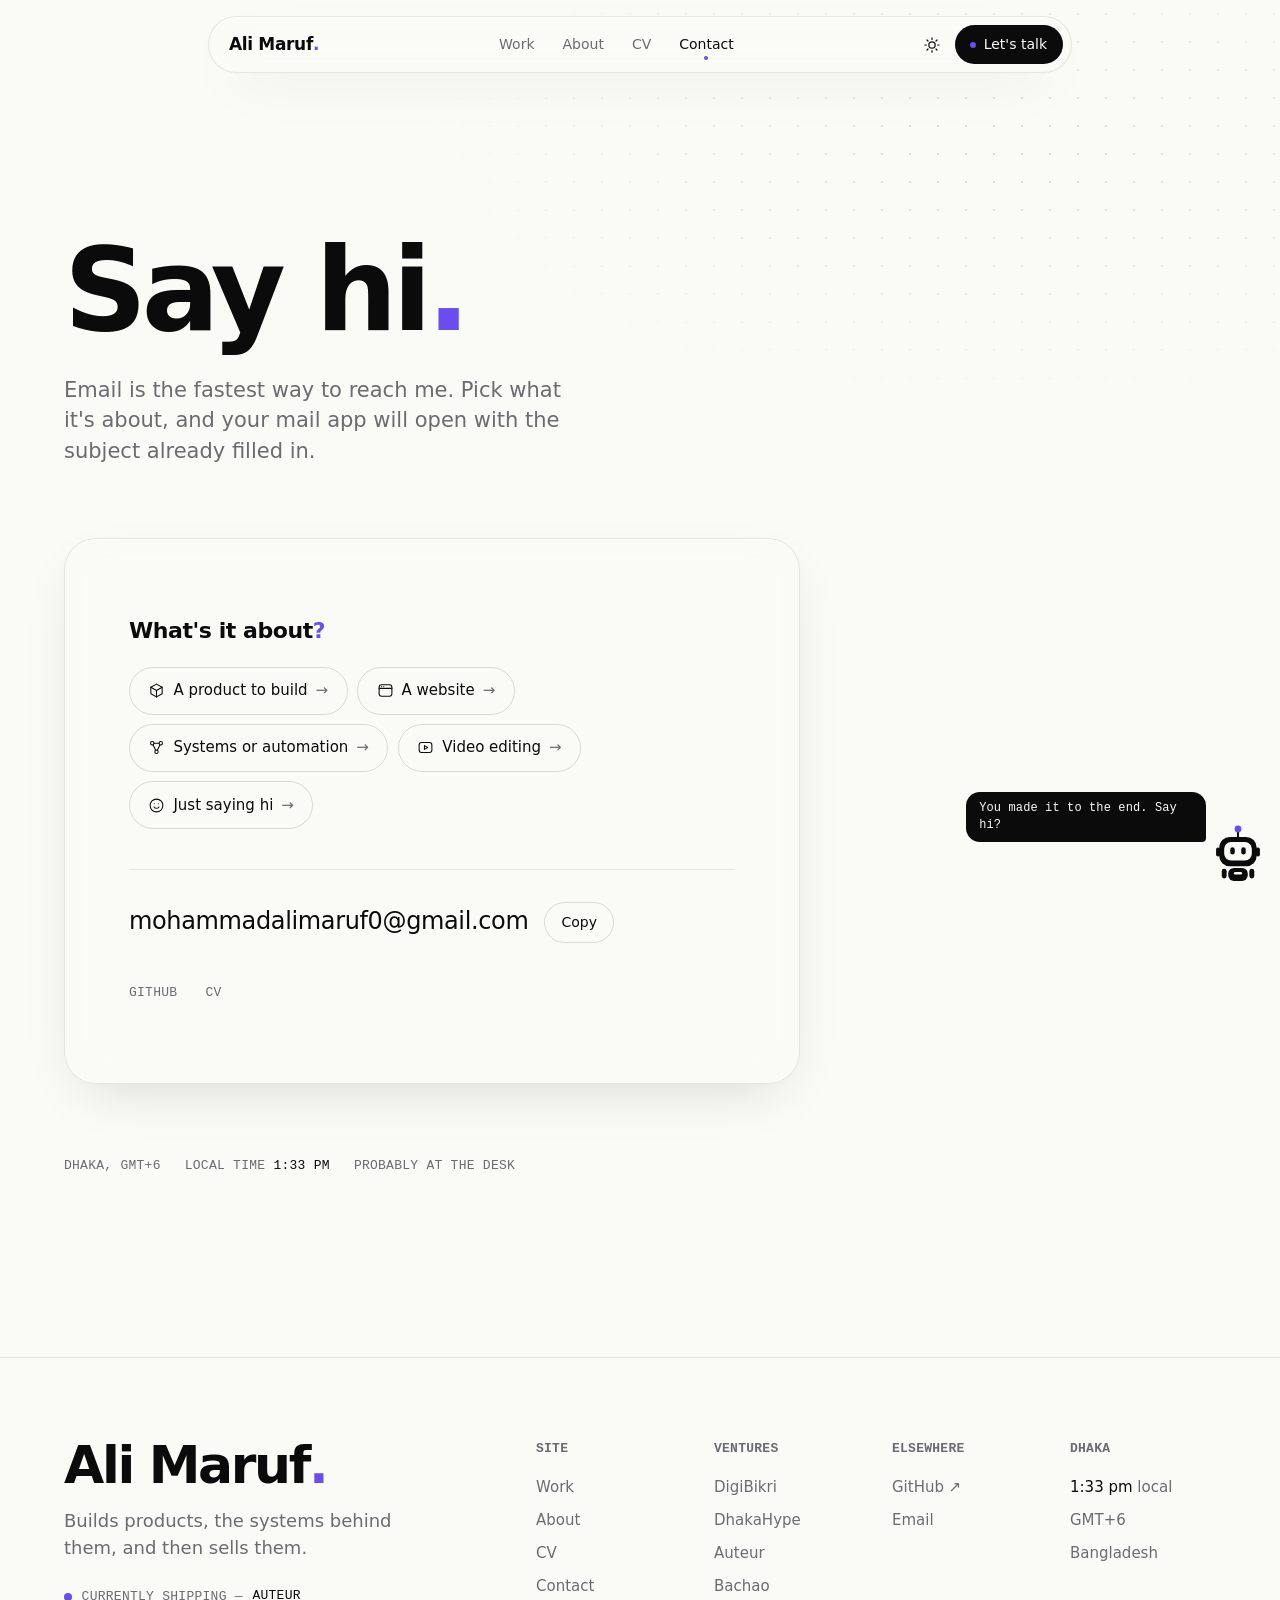
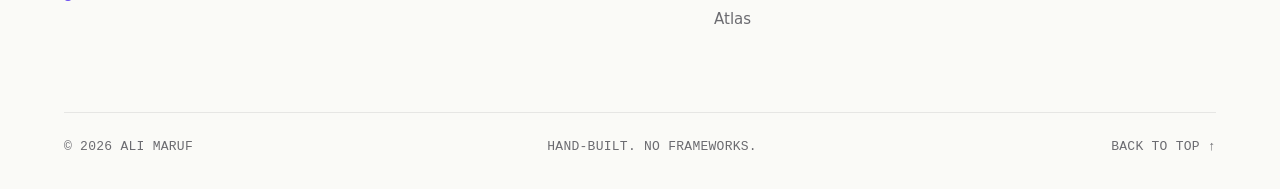
==== commit 374a071d: "Design pass: motion, backgrounds, icons, easier navigation; expand CV - Hero: dot-grid backdrop, orb" ====
--- a/contact/index.html
+++ b/contact/index.html
@@ -26,8 +26,8 @@
       d.classList.add("js");
     })();
   </script>
-  <link rel="stylesheet" href="/assets/css/site.css?v=6">
-  <script src="/assets/js/site.js?v=6" defer></script>
+  <link rel="stylesheet" href="/assets/css/site.css?v=10">
+  <script src="/assets/js/site.js?v=10" defer></script>
 </head>
 <body>
   <a class="skip" href="#main">Skip to content</a>
@@ -76,11 +76,11 @@
       <div class="contact-card glass reveal">
         <h2 id="pick-title">What's it about<span class="dot">?</span></h2>
         <div class="chips">
-          <a class="chip" href="mailto:mohammadalimaruf0@gmail.com?subject=Let%27s%20build%20a%20product">A product to build</a>
-          <a class="chip" href="mailto:mohammadalimaruf0@gmail.com?subject=Website%20project">A website</a>
-          <a class="chip" href="mailto:mohammadalimaruf0@gmail.com?subject=Systems%20/%20automation">Systems or automation</a>
-          <a class="chip" href="mailto:mohammadalimaruf0@gmail.com?subject=Video%20editing">Video editing</a>
-          <a class="chip" href="mailto:mohammadalimaruf0@gmail.com?subject=Hi%20Ali">Just saying hi</a>
+          <a class="chip" href="mailto:mohammadalimaruf0@gmail.com?subject=Let%27s%20build%20a%20product"><svg class="ico" aria-hidden="true"><use href="/assets/img/icons.svg#i-product"/></svg>A product to build</a>
+          <a class="chip" href="mailto:mohammadalimaruf0@gmail.com?subject=Website%20project"><svg class="ico" aria-hidden="true"><use href="/assets/img/icons.svg#i-web"/></svg>A website</a>
+          <a class="chip" href="mailto:mohammadalimaruf0@gmail.com?subject=Systems%20/%20automation"><svg class="ico" aria-hidden="true"><use href="/assets/img/icons.svg#i-systems"/></svg>Systems or automation</a>
+          <a class="chip" href="mailto:mohammadalimaruf0@gmail.com?subject=Video%20editing"><svg class="ico" aria-hidden="true"><use href="/assets/img/icons.svg#i-video"/></svg>Video editing</a>
+          <a class="chip" href="mailto:mohammadalimaruf0@gmail.com?subject=Hi%20Ali"><svg class="ico" aria-hidden="true"><use href="/assets/img/icons.svg#i-hi"/></svg>Just saying hi</a>
         </div>
         <div class="email-row">
           <a class="email link" href="mailto:mohammadalimaruf0@gmail.com">mohammadalimaruf0@gmail.com</a>
--- a/assets/css/site.css
+++ b/assets/css/site.css
@@ -1126,3 +1126,305 @@
   .entry p, .skills p, .stack-list div { font-size: 9.5pt; }
   a { text-decoration: none; }
 }
+
+/* ==========================================================================
+   Life: page transitions, scroll progress, backgrounds, icons, small motion
+   ========================================================================== */
+
+@view-transition { navigation: auto; }
+.nav { view-transition-name: site-nav; }
+.bot { view-transition-name: site-bot; }
+
+section[id] { scroll-margin-top: 5.5rem; }
+
+/* Scroll progress line */
+body::before {
+  content: "";
+  position: fixed;
+  inset: 0 0 auto 0;
+  z-index: 60;
+  height: 2px;
+  background: var(--accent);
+  transform: scaleX(0);
+  transform-origin: 0 50%;
+}
+@supports (animation-timeline: scroll()) {
+  body::before { animation: progress linear both; animation-timeline: scroll(root); }
+}
+@keyframes progress { to { transform: scaleX(1); } }
+
+/* Dot-grid backdrop behind page intros */
+.hero, .case-hero, .say, .contact { position: relative; isolation: isolate; }
+.hero::before, .case-hero::before, .say::before {
+  content: "";
+  position: absolute;
+  inset: 0 calc(50% - 50vw);
+  z-index: -1;
+  background-image: radial-gradient(var(--line-strong) 1px, transparent 1.6px);
+  background-size: 28px 28px;
+  -webkit-mask-image: radial-gradient(ellipse 65% 70% at 78% 28%, #000 0%, transparent 72%);
+  mask-image: radial-gradient(ellipse 65% 70% at 78% 28%, #000 0%, transparent 72%);
+  pointer-events: none;
+}
+
+/* Orbit: the brand dot, circling */
+.orbit {
+  position: absolute;
+  top: clamp(4.5rem, 11vh, 8rem);
+  right: calc(50% - 50vw);
+  z-index: -1;
+  width: clamp(230px, 34vw, 520px);
+  overflow: hidden;
+  pointer-events: none;
+}
+.orbit svg { display: block; width: 100%; height: auto; overflow: visible; transform: translateX(13%); }
+.o-ring {
+  fill: none;
+  stroke: var(--line-strong);
+  stroke-width: 1;
+  vector-effect: non-scaling-stroke;
+  stroke-dasharray: 1;
+  stroke-dashoffset: 1;
+  animation: o-draw 1.8s var(--ease) forwards;
+}
+.o-ring:nth-of-type(2) { animation-delay: 150ms; }
+.o-ring:nth-of-type(3) { animation-delay: 300ms; }
+.o-spin { transform-box: view-box; transform-origin: 200px 200px; animation: o-spin 30s linear infinite; }
+.o-spin--b { animation-duration: 46s; animation-direction: reverse; }
+.o-spin--c { animation-duration: 19s; }
+.o-dot { fill: var(--accent); }
+.o-sat { fill: var(--fg); }
+.o-fade { opacity: 0; animation: o-fade 800ms var(--ease) 900ms forwards; }
+@keyframes o-draw { to { stroke-dashoffset: 0; } }
+@keyframes o-spin { to { transform: rotate(360deg); } }
+@keyframes o-fade { to { opacity: 1; } }
+
+/* Headline rises word by word */
+.words-ready .w {
+  display: inline-block;
+  overflow: hidden;
+  vertical-align: top;
+  padding: 0.06em 0.05em 0.14em;
+  margin: -0.06em -0.05em -0.14em;
+}
+.words-ready .w > span {
+  display: inline-block;
+  transform: translateY(110%);
+  transition: transform 900ms var(--ease);
+  transition-delay: calc(var(--i) * 45ms + 80ms);
+}
+.words-ready.is-in .w > span { transform: none; }
+
+/* Section numbers */
+.h-section[data-n]::before {
+  content: attr(data-n);
+  display: block;
+  margin-bottom: 1.1rem;
+  font-family: var(--font-mono);
+  font-size: var(--step-small);
+  font-weight: 400;
+  letter-spacing: 0.04em;
+  color: var(--muted);
+}
+
+/* Work rows: index + arrow */
+.work-list { counter-reset: work; }
+.work-list li { counter-increment: work; }
+.row-name::before {
+  content: counter(work, decimal-leading-zero);
+  display: inline-block;
+  margin-right: 0.9rem;
+  font-family: var(--font-mono);
+  font-size: 0.75rem;
+  font-weight: 400;
+  letter-spacing: 0.04em;
+  color: var(--muted);
+  vertical-align: 0.9em;
+}
+.row > .mono::after {
+  content: "→";
+  display: inline-block;
+  margin-left: 0.9rem;
+  color: var(--accent);
+  opacity: 0;
+  transform: translateX(-8px);
+  transition: opacity 250ms var(--ease), transform 400ms var(--ease);
+}
+.row:hover > .mono::after, .row:focus-visible > .mono::after { opacity: 1; transform: none; }
+@media (hover: none), (max-width: 860px) { .row > .mono::after { display: none; } }
+
+/* Client grid: visit badge + slow zoom */
+.grid a .shot::before {
+  content: "Visit ↗";
+  position: absolute;
+  top: 0.9rem;
+  right: 0.9rem;
+  z-index: 2;
+  padding: 0.4rem 0.75rem;
+  border-radius: 999px;
+  background: var(--fg);
+  color: var(--bg);
+  font-family: var(--font-mono);
+  font-size: 0.6875rem;
+  letter-spacing: 0.04em;
+  text-transform: uppercase;
+  opacity: 0;
+  transform: translateY(-4px);
+  transition: opacity 250ms var(--ease), transform 400ms var(--ease);
+}
+.grid a:hover .shot::before, .grid a:focus-visible .shot::before { opacity: 1; transform: none; }
+.grid .shot img { transition: transform 1000ms var(--ease); }
+.grid a:hover .shot img { transform: scale(1.035); }
+
+/* Ticker */
+.ticker {
+  overflow: hidden;
+  padding-block: clamp(1.25rem, 3vh, 2rem);
+  border-block: 1px solid var(--line);
+  -webkit-mask-image: linear-gradient(90deg, transparent, #000 12%, #000 88%, transparent);
+  mask-image: linear-gradient(90deg, transparent, #000 12%, #000 88%, transparent);
+}
+.ticker-track {
+  display: flex;
+  align-items: center;
+  --tg: clamp(1.5rem, 3vw, 3rem);
+  gap: var(--tg);
+  padding-right: var(--tg);
+  width: max-content;
+  animation: ticker 48s linear infinite;
+}
+.ticker:hover .ticker-track { animation-play-state: paused; }
+.ticker span {
+  font-family: var(--font-display);
+  font-size: clamp(2.25rem, 6vw, 5rem);
+  font-weight: 600;
+  letter-spacing: -0.04em;
+  line-height: 1.1;
+  color: transparent;
+  -webkit-text-stroke: 1px var(--line-strong);
+  white-space: nowrap;
+}
+.ticker i {
+  flex: none;
+  width: clamp(8px, 1vw, 14px);
+  aspect-ratio: 1;
+  border-radius: 50%;
+  background: var(--accent);
+}
+@keyframes ticker { to { transform: translateX(-50%); } }
+
+/* Icons */
+.ico {
+  display: block;
+  width: 28px;
+  height: 28px;
+  margin-bottom: 1.1rem;
+  fill: none;
+  stroke: currentColor;
+  stroke-width: 1.5;
+  stroke-linecap: round;
+  stroke-linejoin: round;
+  stroke-dasharray: 90;
+  stroke-dashoffset: 0;
+}
+.systems li:hover .ico, .skills > div:hover .ico, .chip:hover .ico { animation: ico-draw 900ms var(--ease); }
+.systems li { transition: border-color 300ms var(--ease); }
+.systems li:hover { border-top-color: var(--accent); }
+.skills .ico { width: 22px; height: 22px; margin-bottom: 0.7rem; }
+.chip .ico { width: 17px; height: 17px; margin: 0; }
+@keyframes ico-draw { from { stroke-dashoffset: 90; } to { stroke-dashoffset: 0; } }
+
+/* Rotating badge on the portrait */
+.about figure { position: relative; }
+.badge {
+  position: absolute;
+  left: -2.25rem;
+  bottom: -2.25rem;
+  width: 7rem;
+  aspect-ratio: 1;
+  border-radius: 50%;
+  background: var(--bg);
+  color: var(--fg);
+  transition: background-color 300ms var(--ease);
+}
+.badge svg { display: block; width: 100%; height: 100%; }
+.badge text { font-family: var(--font-mono); font-size: 10.5px; letter-spacing: 0.14em; fill: currentColor; }
+.badge-spin { transform-box: view-box; transform-origin: 60px 60px; animation: o-spin 22s linear infinite; }
+.badge circle { fill: var(--accent); }
+@media (max-width: 860px) { .badge { left: -0.75rem; bottom: -1.75rem; width: 5.75rem; } }
+
+/* Rings behind the contact card */
+.contact::before {
+  content: "";
+  position: absolute;
+  inset: 0 calc(50% - 50vw);
+  z-index: -1;
+  background: repeating-radial-gradient(circle at 50% 50%, transparent 0 89px, var(--line) 89px 90px);
+  -webkit-mask-image: radial-gradient(circle at 50% 50%, #000 0%, transparent 62%);
+  mask-image: radial-gradient(circle at 50% 50%, #000 0%, transparent 62%);
+  pointer-events: none;
+}
+
+/* Section rail (home, wide screens) */
+.rail {
+  position: fixed;
+  top: 50%;
+  right: 1.1rem;
+  z-index: 44;
+  display: none;
+  flex-direction: column;
+  gap: 0.15rem;
+  transform: translateY(-50%);
+}
+.rail a {
+  position: relative;
+  display: grid;
+  place-items: center;
+  width: 1.5rem;
+  height: 1.5rem;
+}
+.rail a::before {
+  content: "";
+  width: 6px;
+  height: 6px;
+  border-radius: 50%;
+  background: var(--line-strong);
+  transition: background-color 250ms var(--ease), transform 350ms var(--ease);
+}
+.rail a:hover::before { background: var(--fg); }
+.rail a.is-active::before { background: var(--accent); transform: scale(1.5); }
+.rail span {
+  position: absolute;
+  right: calc(100% + 0.35rem);
+  padding: 0.3rem 0.6rem;
+  border-radius: 999px;
+  background: var(--fg);
+  color: var(--bg);
+  font-family: var(--font-mono);
+  font-size: 0.6875rem;
+  letter-spacing: 0.04em;
+  text-transform: uppercase;
+  white-space: nowrap;
+  opacity: 0;
+  transform: translateX(6px);
+  transition: opacity 200ms var(--ease), transform 300ms var(--ease);
+  pointer-events: none;
+}
+.rail a:hover span, .rail a:focus-visible span { opacity: 1; transform: none; }
+@media (min-width: 1100px) and (hover: hover) { .rail { display: flex; } }
+
+/* Case pages: back link */
+.case-hero .back { display: inline-block; margin-bottom: 2.25rem; transition: color 200ms var(--ease); }
+.case-hero .back:hover { color: var(--fg); }
+
+@media (prefers-reduced-motion: reduce) {
+  @view-transition { navigation: none; }
+  .o-ring { stroke-dashoffset: 0; }
+  .o-fade { opacity: 1; }
+  .ticker-track { animation: none; }
+}
+
+@media print {
+  body::before, .orbit, .rail, .ticker, .badge { display: none !important; }
+  .ico { display: none; }
+}
